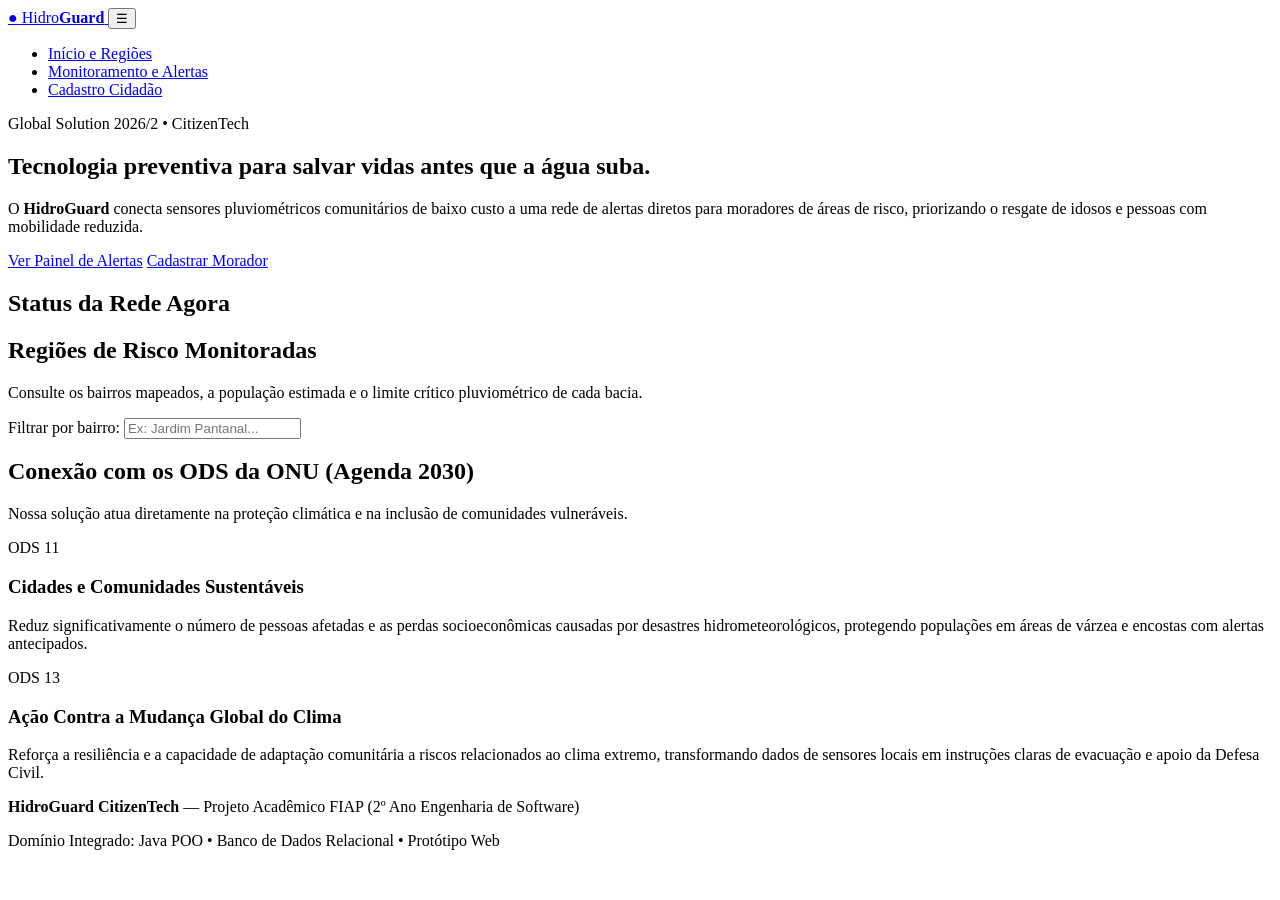
==== index.html @ 761dfdf4 "Estrutura inicial do projeto com index.html" ====
<!DOCTYPE html>
<html lang="pt-BR">
<head>
    <meta charset="UTF-8">
    <meta name="viewport" content="width=device-width, initial-scale=1.0">
    <title>HidroGuard | CitizenTech - Alerta Comunitário de Enchentes</title>
    <link rel="stylesheet" href="style.css">
</head>
<body>
    <header class="cabecalho">
        <div class="container cabecalho-conteudo">
            <a href="index.html" class="logo" aria-label="Página inicial HidroGuard">
                <span class="logo-icone">&#9679;</span> Hidro<strong>Guard</strong>
            </a>
            <button id="btn-menu-mobile" class="btn-menu-mobile" aria-label="Abrir menu de navegação" aria-expanded="false">
                &#9776;
            </button>
            <nav id="nav-menu" class="navegacao" aria-label="Menu principal">
                <ul class="menu-lista">
                    <li><a href="index.html" class="menu-link ativo">Início e Regiões</a></li>
                    <li><a href="monitoramento.html" class="menu-link">Monitoramento e Alertas</a></li>
                    <li><a href="cadastro.html" class="menu-link">Cadastro Cidadão</a></li>
                </ul>
            </nav>
        </div>
    </header>

    <main>
        <section class="hero">
            <div class="container hero-grid">
                <div class="hero-texto">
                    <span class="tag-destaque">Global Solution 2026/2 &bull; CitizenTech</span>
                    <h1>Tecnologia preventiva para salvar vidas antes que a água suba.</h1>
                    <p>
                        O <strong>HidroGuard</strong> conecta sensores pluviométricos comunitários de baixo custo a uma rede de alertas diretos para moradores de áreas de risco, priorizando o resgate de idosos e pessoas com mobilidade reduzida.
                    </p>
                    <div class="hero-botoes">
                        <a href="monitoramento.html" class="btn btn-primario">Ver Painel de Alertas</a>
                        <a href="cadastro.html" class="btn btn-secundario">Cadastrar Morador</a>
                    </div>
                </div>
                <aside class="hero-painel" aria-label="Resumo em tempo real">
                    <h2>Status da Rede Agora</h2>
                    <div id="resumo-metricas-home" class="metricas-grid">
                        <!-- Preenchido via DOM pelo script.js -->
                    </div>
                </aside>
            </div>
        </section>

        <section class="secao">
            <div class="container">
                <div class="cabecalho-secao">
                    <div>
                        <h2>Regiões de Risco Monitoradas</h2>
                        <p>Consulte os bairros mapeados, a população estimada e o limite crítico pluviométrico de cada bacia.</p>
                    </div>
                    <div class="campo-filtro-inline">
                        <label for="busca-regiao-home">Filtrar por bairro:</label>
                        <input type="text" id="busca-regiao-home" placeholder="Ex: Jardim Pantanal...">
                    </div>
                </div>
                <div id="lista-regioes-home" class="cards-grid">
                    <!-- Cards das regiões renderizados via DOM pelo script.js -->
                </div>
            </div>
        </section>

        <section class="secao secao-escura">
            <div class="container">
                <div class="cabecalho-secao">
                    <div>
                        <h2>Conexão com os ODS da ONU (Agenda 2030)</h2>
                        <p>Nossa solução atua diretamente na proteção climática e na inclusão de comunidades vulneráveis.</p>
                    </div>
                </div>
                <div class="cards-grid">
                    <article class="card card-ods">
                        <span class="ods-badge">ODS 11</span>
                        <h3>Cidades e Comunidades Sustentáveis</h3>
                        <p>
                            Reduz significativamente o número de pessoas afetadas e as perdas socioeconômicas causadas por desastres hidrometeorológicos, protegendo populações em áreas de várzea e encostas com alertas antecipados.
                        </p>
                    </article>
                    <article class="card card-ods">
                        <span class="ods-badge">ODS 13</span>
                        <h3>Ação Contra a Mudança Global do Clima</h3>
                        <p>
                            Reforça a resiliência e a capacidade de adaptação comunitária a riscos relacionados ao clima extremo, transformando dados de sensores locais em instruções claras de evacuação e apoio da Defesa Civil.
                        </p>
                    </article>
                </div>
            </div>
        </section>
    </main>

    <footer class="rodape">
        <div class="container rodape-conteudo">
            <p><strong>HidroGuard CitizenTech</strong> &mdash; Projeto Acadêmico FIAP (2º Ano Engenharia de Software)</p>
            <p>Domínio Integrado: Java POO &bull; Banco de Dados Relacional &bull; Protótipo Web</p>
        </div>
    </footer>

    <script src="script.js"></script>
</body>
</html>
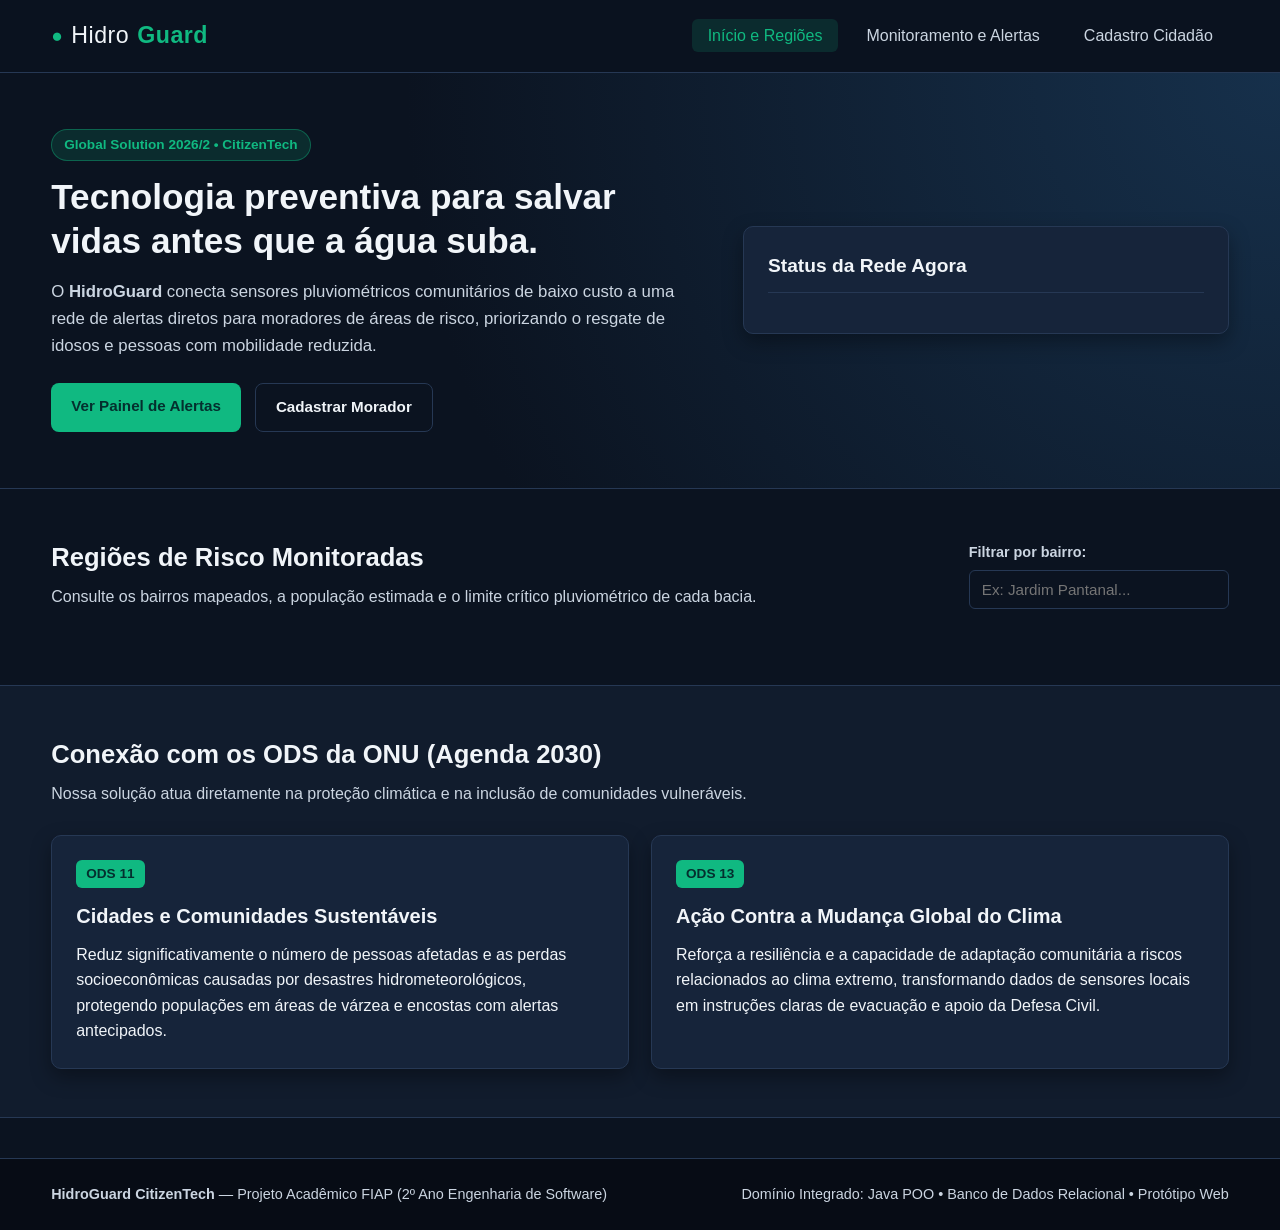
==== commit ee8df099: "Inclusão do style.css + leves inclusões de comentários" ====
--- a/index.html
+++ b/index.html
@@ -42,7 +42,7 @@
                 <aside class="hero-painel" aria-label="Resumo em tempo real">
                     <h2>Status da Rede Agora</h2>
                     <div id="resumo-metricas-home" class="metricas-grid">
-                        <!-- Preenchido via DOM pelo script.js -->
+                        <!-- Preenchido -->
                     </div>
                 </aside>
             </div>
@@ -61,7 +61,7 @@
                     </div>
                 </div>
                 <div id="lista-regioes-home" class="cards-grid">
-                    <!-- Cards das regiões renderizados via DOM pelo script.js -->
+                    <!-- Cards das regiões renderizados -->
                 </div>
             </div>
         </section>
--- a/style.css
+++ b/style.css
@@ -0,0 +1,576 @@
+:root {
+    --cor-fundo: #0b1320;
+    --cor-fundo-secundario: #111c2d;
+    --cor-card: #16243a;
+    --cor-borda: #263854;
+    --cor-texto: #f1f5f9;
+    --cor-texto-suave: #cbd5e1;
+    --cor-primaria: #10b981;
+    --cor-primaria-hover: #059669;
+    --cor-emergencia: #ef4444;
+    --cor-alerta: #f59e0b;
+    --cor-atencao: #3b82f6;
+    --sombra-padrao: 0 8px 20px rgba(0, 0, 0, 0.35);
+    --raio-borda: 10px;
+}
+
+* {
+    margin: 0;
+    padding: 0;
+    box-sizing: border-box;
+}
+
+body {
+    font-family: 'Segoe UI', Roboto, Helvetica, Arial, sans-serif;
+    background-color: var(--cor-fundo);
+    color: var(--cor-texto);
+    line-height: 1.6;
+    display: flex;
+    flex-direction: column;
+    min-height: 100vh;
+}
+
+main {
+    flex: 1;
+}
+
+.container {
+    width: 92%;
+    max-width: 1180px;
+    margin: 0 auto;
+}
+
+/* ==================== CABEÇALHO E NAVEGAÇÃO ==================== */
+
+.cabecalho {
+    background-color: rgba(11, 19, 32, 0.96);
+    border-bottom: 1px solid var(--cor-borda);
+    position: sticky;
+    top: 0;
+    z-index: 100;
+}
+
+.cabecalho-conteudo {
+    display: flex;
+    align-items: center;
+    justify-content: space-between;
+    min-height: 72px;
+}
+
+.logo {
+    color: var(--cor-texto);
+    text-decoration: none;
+    font-size: 1.45rem;
+    letter-spacing: 0.5px;
+    display: flex;
+    align-items: center;
+    gap: 8px;
+}
+
+.logo-icone {
+    color: var(--cor-primaria);
+    font-size: 1.2rem;
+}
+
+.logo strong {
+    color: var(--cor-primaria);
+}
+
+.menu-lista {
+    list-style: none;
+    display: flex;
+    gap: 12px;
+}
+
+.menu-link {
+    color: var(--cor-texto-suave);
+    text-decoration: none;
+    padding: 8px 16px;
+    border-radius: 6px;
+    font-weight: 500;
+    transition: background-color 0.2s, color 0.2s;
+}
+
+.menu-link:hover,
+.menu-link.ativo {
+    background-color: rgba(16, 185, 129, 0.15);
+    color: var(--cor-primaria);
+}
+
+.btn-menu-mobile {
+    display: none;
+    background: transparent;
+    border: 1px solid var(--cor-borda);
+    color: var(--cor-texto);
+    font-size: 1.4rem;
+    padding: 6px 12px;
+    border-radius: 6px;
+    cursor: pointer;
+}
+
+/* ==================== HERO E SEÇÕES ==================== */
+
+.hero {
+    padding: 56px 0;
+    background: radial-gradient(circle at top right, #16304b 0%, var(--cor-fundo) 65%);
+    border-bottom: 1px solid var(--cor-borda);
+}
+
+.hero-grid {
+    display: grid;
+    grid-template-columns: 1.35fr 1fr;
+    gap: 36px;
+    align-items: center;
+}
+
+.tag-destaque {
+    display: inline-block;
+    background-color: rgba(16, 185, 129, 0.15);
+    color: var(--cor-primaria);
+    border: 1px solid rgba(16, 185, 129, 0.4);
+    padding: 4px 12px;
+    border-radius: 999px;
+    font-size: 0.85rem;
+    font-weight: 600;
+    margin-bottom: 14px;
+}
+
+.hero-texto h1,
+.secao-topo h1 {
+    font-size: 2.2rem;
+    line-height: 1.25;
+    margin-bottom: 16px;
+}
+
+.hero-texto p,
+.secao-topo p {
+    color: var(--cor-texto-suave);
+    font-size: 1.05rem;
+    margin-bottom: 24px;
+}
+
+.hero-botoes {
+    display: flex;
+    flex-wrap: wrap;
+    gap: 14px;
+}
+
+.hero-painel {
+    background-color: var(--cor-card);
+    border: 1px solid var(--cor-borda);
+    border-radius: var(--raio-borda);
+    padding: 24px;
+    box-shadow: var(--sombra-padrao);
+}
+
+.hero-painel h2 {
+    font-size: 1.2rem;
+    margin-bottom: 16px;
+    border-bottom: 1px solid var(--cor-borda);
+    padding-bottom: 10px;
+}
+
+.metricas-grid {
+    display: grid;
+    grid-template-columns: 1fr 1fr;
+    gap: 14px;
+}
+
+.metrica-item {
+    background-color: var(--cor-fundo-secundario);
+    border: 1px solid var(--cor-borda);
+    padding: 14px;
+    border-radius: 8px;
+}
+
+.metrica-valor {
+    font-size: 1.7rem;
+    font-weight: 700;
+    color: var(--cor-primaria);
+    display: block;
+}
+
+.metrica-rotulo {
+    font-size: 0.85rem;
+    color: var(--cor-texto-suave);
+}
+
+.secao {
+    padding: 48px 0;
+}
+
+.secao-escura {
+    background-color: var(--cor-fundo-secundario);
+    border-top: 1px solid var(--cor-borda);
+    border-bottom: 1px solid var(--cor-borda);
+}
+
+.secao-topo {
+    padding: 40px 0 20px;
+    border-bottom: 1px solid var(--cor-borda);
+    background-color: var(--cor-fundo-secundario);
+}
+
+.cabecalho-secao {
+    display: flex;
+    justify-content: space-between;
+    align-items: flex-end;
+    flex-wrap: wrap;
+    gap: 16px;
+    margin-bottom: 28px;
+}
+
+.cabecalho-secao h2 {
+    font-size: 1.6rem;
+    margin-bottom: 6px;
+}
+
+.cabecalho-secao p {
+    color: var(--cor-texto-suave);
+}
+
+/* ==================== BOTÕES E CARDS ==================== */
+
+.btn {
+    display: inline-block;
+    padding: 11px 20px;
+    border-radius: 8px;
+    font-weight: 600;
+    font-size: 0.95rem;
+    text-decoration: none;
+    cursor: pointer;
+    border: none;
+    transition: background-color 0.2s, transform 0.1s;
+}
+
+.btn:active {
+    transform: scale(0.99);
+}
+
+.btn-primario {
+    background-color: var(--cor-primaria);
+    color: #042f2e;
+}
+
+.btn-primario:hover {
+    background-color: var(--cor-primaria-hover);
+    color: #ffffff;
+}
+
+.btn-secundario {
+    background-color: transparent;
+    color: var(--cor-texto);
+    border: 1px solid var(--cor-borda);
+}
+
+.btn-secundario:hover {
+    background-color: var(--cor-card);
+    border-color: var(--cor-primaria);
+}
+
+.btn-bloco {
+    width: 100%;
+    text-align: center;
+}
+
+.cards-grid {
+    display: grid;
+    grid-template-columns: repeat(auto-fit, minmax(300px, 1fr));
+    gap: 22px;
+}
+
+.card {
+    background-color: var(--cor-card);
+    border: 1px solid var(--cor-borda);
+    border-radius: var(--raio-borda);
+    padding: 24px;
+    box-shadow: var(--sombra-padrao);
+}
+
+.card h3 {
+    font-size: 1.25rem;
+    margin-bottom: 10px;
+}
+
+.ods-badge {
+    display: inline-block;
+    background-color: var(--cor-primaria);
+    color: #042f2e;
+    font-weight: 700;
+    padding: 3px 10px;
+    border-radius: 6px;
+    font-size: 0.85rem;
+    margin-bottom: 12px;
+}
+
+/* ==================== FILTROS, SENSORES E ALERTAS ==================== */
+
+.painel-filtros {
+    background-color: var(--cor-card);
+    border: 1px solid var(--cor-borda);
+    border-radius: var(--raio-borda);
+    padding: 20px;
+    display: grid;
+    grid-template-columns: repeat(auto-fit, minmax(210px, 1fr));
+    gap: 16px;
+    align-items: end;
+    margin-bottom: 28px;
+}
+
+.campo-filtro-inline {
+    display: flex;
+    flex-direction: column;
+    gap: 6px;
+    min-width: 260px;
+}
+
+.grupo-campo {
+    display: flex;
+    flex-direction: column;
+    gap: 6px;
+    margin-bottom: 14px;
+}
+
+.painel-filtros .grupo-campo {
+    margin-bottom: 0;
+}
+
+label {
+    font-size: 0.9rem;
+    font-weight: 600;
+    color: var(--cor-texto-suave);
+}
+
+input[type="text"],
+input[type="tel"],
+select {
+    background-color: var(--cor-fundo);
+    border: 1px solid var(--cor-borda);
+    color: var(--cor-texto);
+    padding: 10px 12px;
+    border-radius: 6px;
+    font-size: 0.95rem;
+}
+
+input:focus,
+select:focus {
+    outline: 2px solid var(--cor-primaria);
+    border-color: transparent;
+}
+
+.barra-status-resultados {
+    margin-bottom: 16px;
+}
+
+.lista-alertas {
+    display: flex;
+    flex-direction: column;
+    gap: 16px;
+}
+
+.alerta-item {
+    background-color: var(--cor-card);
+    border: 1px solid var(--cor-borda);
+    border-left: 6px solid var(--cor-atencao);
+    border-radius: var(--raio-borda);
+    padding: 20px;
+    display: flex;
+    flex-direction: column;
+    gap: 10px;
+}
+
+.alerta-item.gravidade-EMERGENCIA {
+    border-left-color: var(--cor-emergencia);
+}
+
+.alerta-item.gravidade-ALERTA {
+    border-left-color: var(--cor-alerta);
+}
+
+.alerta-cabecalho {
+    display: flex;
+    justify-content: space-between;
+    align-items: center;
+    flex-wrap: wrap;
+    gap: 10px;
+}
+
+.badge-gravidade {
+    padding: 4px 10px;
+    border-radius: 6px;
+    font-size: 0.8rem;
+    font-weight: 700;
+    text-transform: uppercase;
+}
+
+.badge-EMERGENCIA {
+    background-color: rgba(239, 68, 68, 0.2);
+    color: #fca5a5;
+    border: 1px solid var(--cor-emergencia);
+}
+
+.badge-ALERTA {
+    background-color: rgba(245, 158, 11, 0.2);
+    color: #fcd34d;
+    border: 1px solid var(--cor-alerta);
+}
+
+.badge-ATENCAO {
+    background-color: rgba(59, 130, 246, 0.2);
+    color: #93c5fd;
+    border: 1px solid var(--cor-atencao);
+}
+
+.barra-progresso-fundo {
+    width: 100%;
+    height: 10px;
+    background-color: var(--cor-fundo);
+    border-radius: 999px;
+    overflow: hidden;
+    margin: 10px 0;
+}
+
+.barra-progresso-preenchimento {
+    height: 100%;
+    background-color: var(--cor-primaria);
+    transition: width 0.3s ease;
+}
+
+/* ==================== FORMULÁRIO E CIDADÃOS ==================== */
+
+.layout-duas-colunas {
+    display: grid;
+    grid-template-columns: 1fr 1.15fr;
+    gap: 32px;
+    align-items: start;
+}
+
+.texto-auxiliar {
+    color: var(--cor-texto-suave);
+    font-size: 0.9rem;
+    margin-bottom: 18px;
+}
+
+.campo-checkbox {
+    flex-direction: row;
+    align-items: flex-start;
+    gap: 10px;
+    margin: 16px 0;
+}
+
+.campo-checkbox input[type="checkbox"] {
+    width: 18px;
+    height: 18px;
+    margin-top: 3px;
+    accent-color: var(--cor-primaria);
+}
+
+.erro-campo {
+    color: #fca5a5;
+    font-size: 0.84rem;
+    min-height: 18px;
+}
+
+.input-invalido {
+    border-color: var(--cor-emergencia) !important;
+}
+
+.caixa-feedback {
+    padding: 12px 16px;
+    border-radius: 8px;
+    margin-bottom: 18px;
+    font-weight: 600;
+}
+
+.caixa-feedback.sucesso {
+    background-color: rgba(16, 185, 129, 0.2);
+    border: 1px solid var(--cor-primaria);
+    color: #6ee7b7;
+}
+
+.caixa-feedback.erro {
+    background-color: rgba(239, 68, 68, 0.2);
+    border: 1px solid var(--cor-emergencia);
+    color: #fca5a5;
+}
+
+.oculto {
+    display: none;
+}
+
+.lista-cidadaos {
+    display: flex;
+    flex-direction: column;
+    gap: 14px;
+}
+
+.cidadao-card {
+    background-color: var(--cor-card);
+    border: 1px solid var(--cor-borda);
+    border-radius: 8px;
+    padding: 16px;
+}
+
+.badge-prioritario {
+    display: inline-block;
+    background-color: rgba(239, 68, 68, 0.2);
+    color: #fca5a5;
+    border: 1px solid var(--cor-emergencia);
+    padding: 2px 8px;
+    border-radius: 4px;
+    font-size: 0.78rem;
+    font-weight: 700;
+}
+
+/* ==================== RODAPÉ E RESPONSIVIDADE ==================== */
+
+.rodape {
+    background-color: #070c15;
+    border-top: 1px solid var(--cor-borda);
+    padding: 24px 0;
+    margin-top: 40px;
+}
+
+.rodape-conteudo {
+    display: flex;
+    justify-content: space-between;
+    flex-wrap: wrap;
+    gap: 12px;
+    color: var(--cor-texto-suave);
+    font-size: 0.9rem;
+}
+
+@media (max-width: 820px) {
+    .hero-grid,
+    .layout-duas-colunas {
+        grid-template-columns: 1fr;
+    }
+
+    .btn-menu-mobile {
+        display: block;
+    }
+
+    .navegacao {
+        display: none;
+        width: 100%;
+        padding: 12px 0;
+    }
+
+    .navegacao.aberto {
+        display: block;
+    }
+
+    .cabecalho-conteudo {
+        flex-wrap: wrap;
+        padding: 12px 0;
+    }
+
+    .menu-lista {
+        flex-direction: column;
+        gap: 6px;
+    }
+
+    .menu-link {
+        display: block;
+    }
+}
